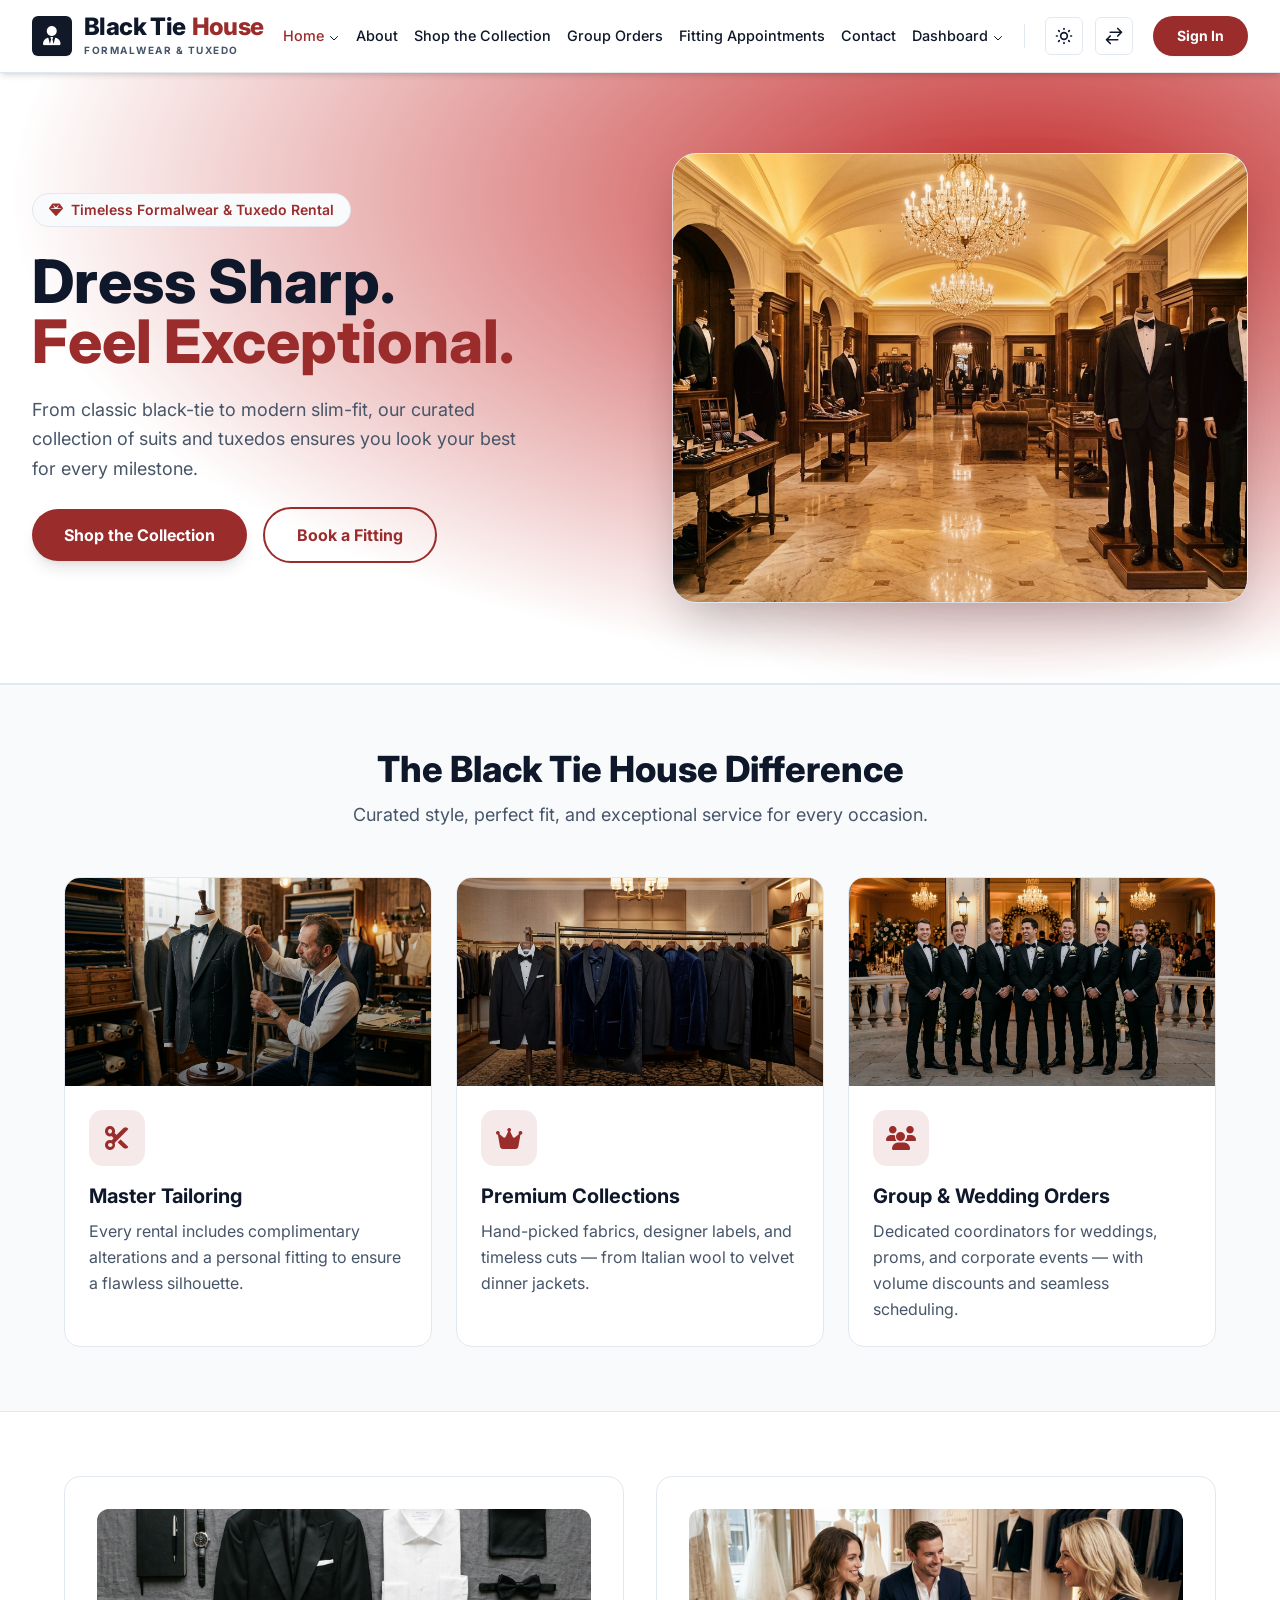
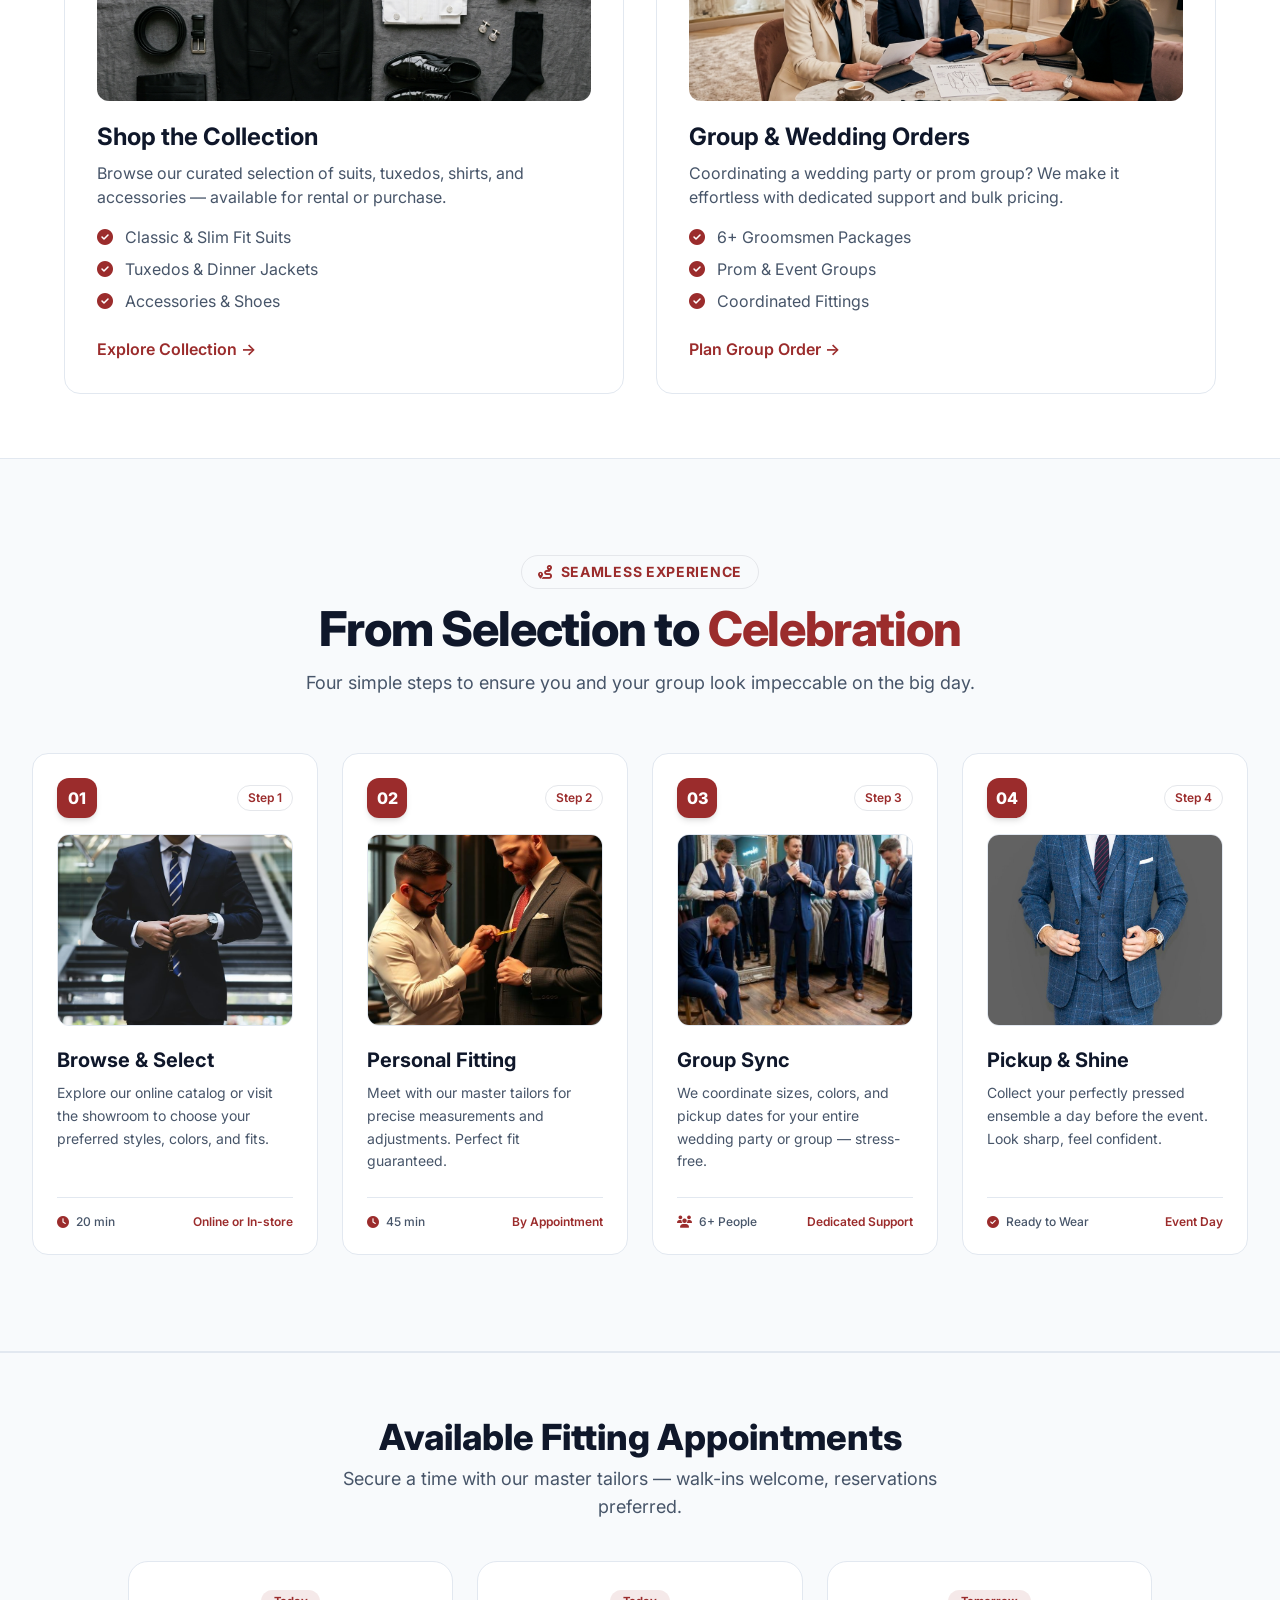
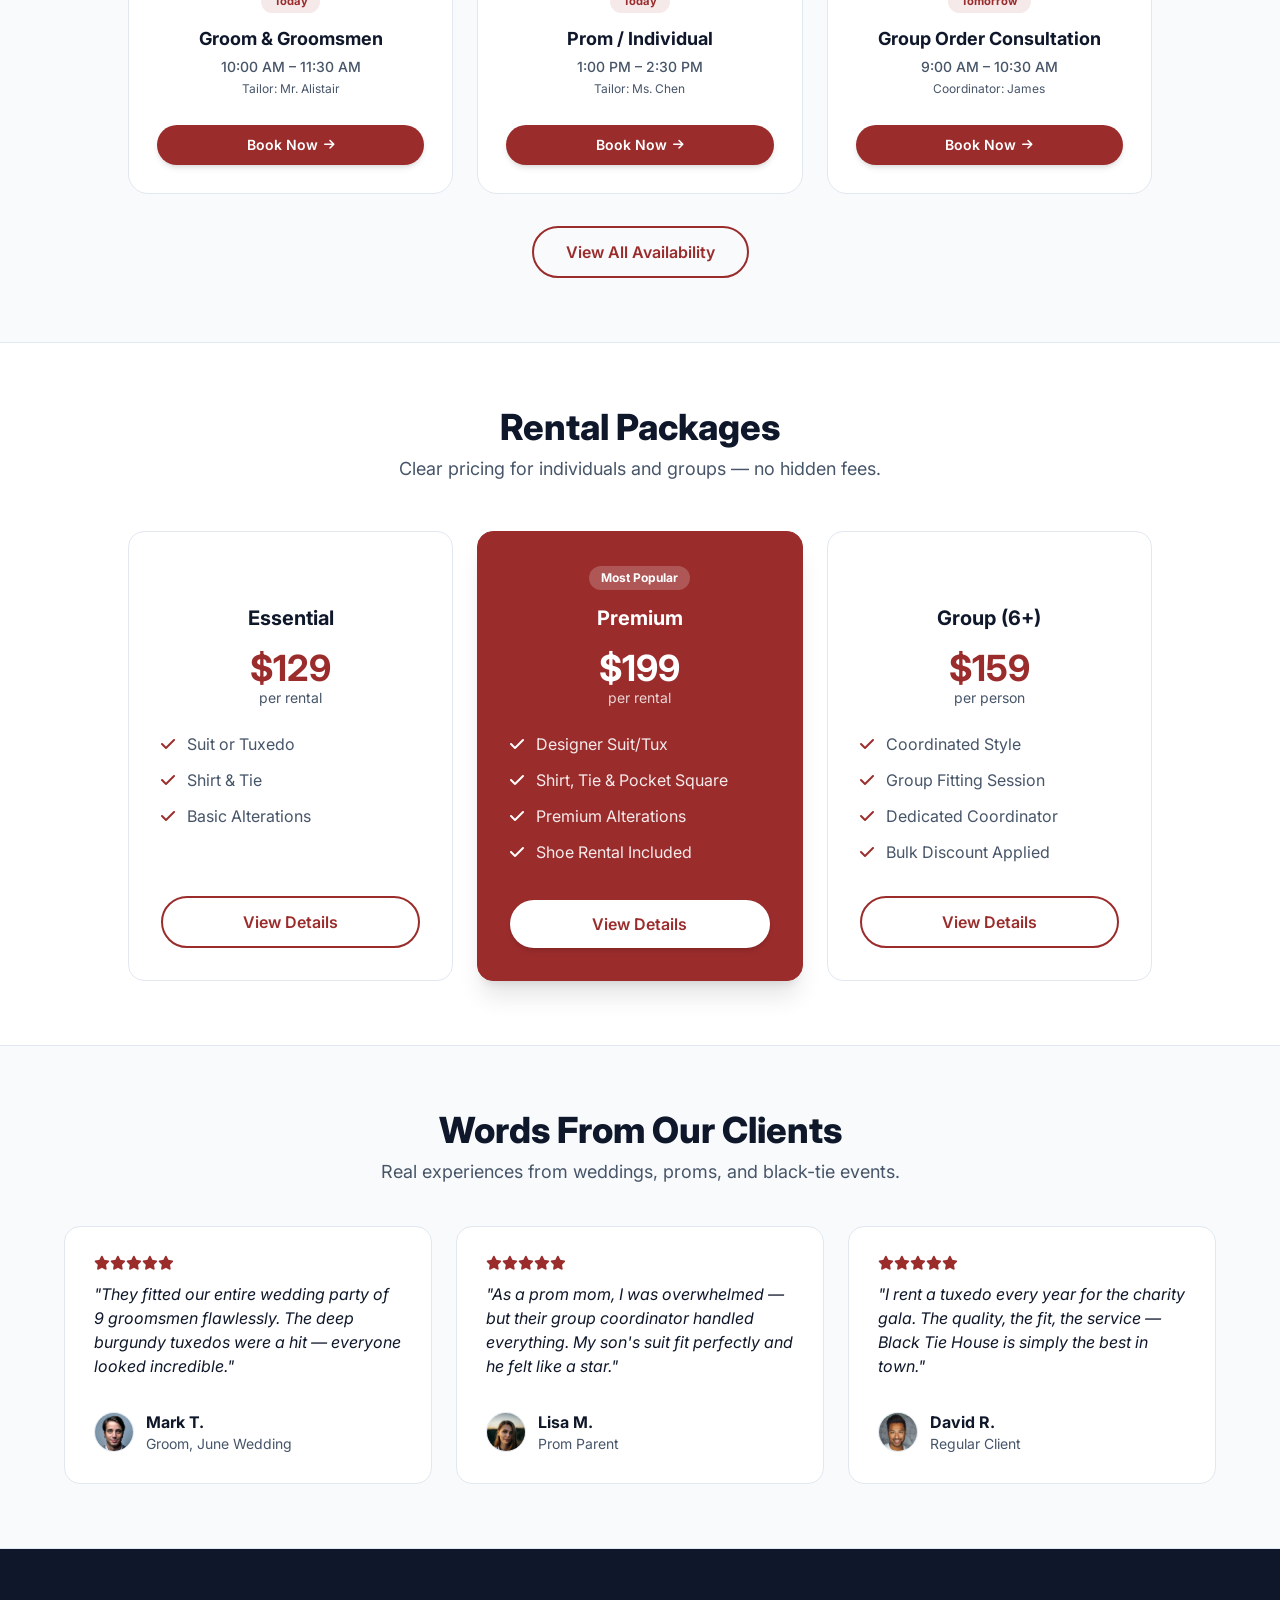
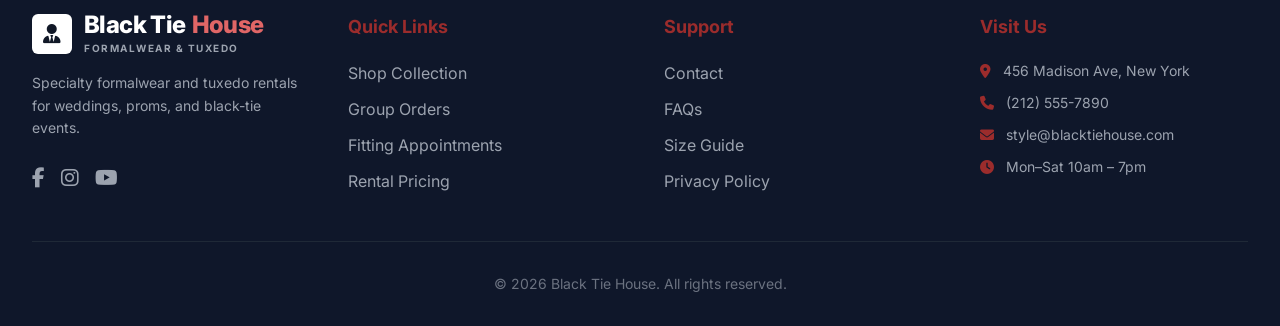
==== index.html @ 24eb9772 "first commit" ====
<!DOCTYPE html>
<html lang="en" dir="ltr" data-theme="light">
<head>
    <meta charset="UTF-8">
    <meta name="viewport" content="width=device-width, initial-scale=1.0">
    <link rel="icon" type="image/svg+xml" href="assets/logo-icon.svg?v=1" />
    <link rel="preconnect" href="https://fonts.googleapis.com">
    <link rel="preconnect" href="https://fonts.gstatic.com" crossorigin>
    <link href="https://fonts.googleapis.com/css2?family=Inter:wght@300;400;500;600;700;800&display=swap" rel="stylesheet">
    <link rel="stylesheet" href="https://cdnjs.cloudflare.com/ajax/libs/font-awesome/6.5.2/css/all.min.css">
    <title>Black Tie House · Specialty Formalwear & Tuxedo Rental</title>

    <script src="tailwind.js"></script>
    <script>
        tailwind.config = {
            darkMode: ['class', '[data-theme="dark"]'],
            theme: {
                extend: {
                    colors: {
                        'primary-text': 'var(--color-primary-text)',
                        'secondary-text': 'var(--color-secondary-text)',
                        accent: 'var(--color-accent)',
                        'accent-light': 'var(--color-accent-light)',
                        'accent-dark': 'var(--color-accent-dark)',
                        border: 'var(--color-border)',
                        hover: 'var(--color-hover)',
                    },
                    fontFamily: {
                        sans: ['Inter', 'system-ui', '-apple-system', 'sans-serif'],
                    }
                }
            }
        }
    </script>
    <style>
        :root, html[data-theme='light'] {
            --color-background: #FFFFFF;
            --color-primary-text: #0F172A;
            --color-secondary-text: #475569;
            --color-accent: #9B2C2C;        /* deep wine / burgundy – formal */
            --color-accent-light: #C53030;
            --color-accent-dark: #742A2A;
            --color-border: #E2E8F0;
            --color-hover: #F8FAFC;
            --color-footer-bg: #0F172A;
            --color-footer-text: #FFFFFF;
            --header-bg: rgba(255, 255, 255, 0.85);
        }
        html[data-theme='dark'] {
            --color-background: #0F172A;
            --color-primary-text: #F8FAFC;
            --color-secondary-text: #94A3B8;
            --color-accent: #E53E3E;
            --color-accent-light: #FC8181;
            --color-accent-dark: #C53030;
            --color-border: #1E293B;
            --color-hover: #1E293B;
            --color-footer-bg: #030712;
            --color-footer-text: #FFFFFF;
            --header-bg: rgba(15, 23, 42, 0.85);
        }

        body {
            background-color: var(--color-background);
            color: var(--color-primary-text);
            font-family: 'Inter', system-ui, -apple-system, sans-serif;
            transition: background-color 0.3s ease, color 0.3s ease;
            overflow-x: hidden;
        }

        ::-webkit-scrollbar { width: 10px; }
        ::-webkit-scrollbar-track { background: var(--color-background); }
        ::-webkit-scrollbar-thumb { background: var(--color-border); border-radius: 5px; }
        ::-webkit-scrollbar-thumb:hover { background: var(--color-accent); }

        .text-primary-text { color: var(--color-primary-text); }
        .text-secondary-text { color: var(--color-secondary-text); }
        .text-accent { color: var(--color-accent); }
        .bg-background { background-color: var(--color-background); }
        .bg-hover { background-color: var(--color-hover); }
        .bg-accent { background-color: var(--color-accent); }
        .border-border { border-color: var(--color-border); }
        .border-accent { border-color: var(--color-accent); }
        .hover\:text-accent:hover { color: var(--color-accent) !important; }

        #main-header {
            background-color: var(--header-bg);
            backdrop-filter: blur(12px);
            -webkit-backdrop-filter: blur(12px);
        }

        #main-footer {
            background-color: var(--color-footer-bg);
            color: var(--color-footer-text);
        }
        #main-footer .footer-heading { color: var(--color-accent) !important; }
        #main-footer .footer-link:hover { color: var(--color-accent); padding-left: 4px; transition: all 0.2s ease; }

        .nav-link {
            position: relative;
            transition: color 0.3s ease;
            padding-top: 0.25rem;
            padding-bottom: 0.25rem;
            font-weight: 500;
            font-size: 0.9rem;
        }
        .nav-link::after {
            content: '';
            position: absolute;
            left: 0; right: 0; bottom: 0;
            height: 2.5px;
            background-color: var(--color-accent);
            transform: scaleX(0);
            transition: transform 0.3s ease;
            border-radius: 4px;
        }
        .nav-link:hover:not(.active)::after { transform: scaleX(1); }
        .nav-link.active { color: var(--color-accent) !important; }

        .mobile-nav-link {
            color: var(--color-primary-text);
            position: relative;
            display: flex;
            align-items: center;
            justify-content: space-between;
            transition: all 0.2s ease;
        }
        .mobile-nav-link:hover { color: var(--color-accent); background-color: var(--color-hover); }
        .mobile-nav-link.active {
            color: var(--color-accent) !important;
            background-color: rgba(155, 44, 44, 0.08);
            font-weight: 700 !important;
            border-left: 3.5px solid var(--color-accent);
            padding-left: 0.85rem !important;
        }
        html[data-theme='dark'] .mobile-nav-link.active { background-color: rgba(229, 62, 62, 0.15); }
        html[dir='rtl'] .mobile-nav-link.active {
            border-left: none;
            border-right: 3.5px solid var(--color-accent);
            padding-left: 0.75rem !important;
            padding-right: 0.85rem !important;
        }
        .mobile-nav-sublink { transition: all 0.2s ease; }
        .mobile-nav-sublink:hover, .mobile-nav-sublink.active {
            color: var(--color-accent) !important;
            font-weight: 600 !important;
        }

        .dropdown-wrapper { position: relative; }
        .dropdown-menu {
            position: absolute;
            top: 100%;
            left: 0;
            background-color: var(--color-background);
            border: 1px solid var(--color-border);
            border-radius: 0.75rem;
            box-shadow: 0 12px 30px rgba(0, 0, 0, 0.15);
            min-width: 200px;
            z-index: 1000;
            opacity: 0;
            visibility: hidden;
            transform: translateY(8px);
            transition: opacity 0.25s ease, transform 0.25s ease, visibility 0.25s ease;
            padding: 0.4rem 0;
        }
        .dropdown-wrapper:hover .dropdown-menu {
            opacity: 1; visibility: visible; transform: translateY(0);
            display: block;
        }
        .dropdown-menu a {
            display: flex;
            align-items: center;
            padding: 0.6rem 1.2rem;
            color: var(--color-primary-text);
            text-decoration: none;
            font-size: 0.85rem;
            font-weight: 500;
            transition: all 0.2s ease;
            border-bottom: 1px solid var(--color-border);
        }
        .dropdown-menu a:last-child { border-bottom: none; }
        .dropdown-menu a:hover {
            background-color: var(--color-hover);
            color: var(--color-accent);
            padding-left: 1.5rem;
        }
        .dropdown-menu a.active { color: var(--color-accent); }
        .dropdown-menu a i { width: 20px; color: var(--color-accent); margin-right: 8px; }

        @media (max-width: 1024px) {
            .dropdown-menu { position: static; display: none; opacity: 1; visibility: visible; transform: none; box-shadow: none; }
            .dropdown-wrapper:hover .dropdown-menu { display: block; }
        }

        .btn-primary {
            background: var(--color-accent);
            color: white;
            transition: all 0.3s ease;
            cursor: pointer;
            display: inline-flex;
            align-items: center;
            justify-content: center;
        }
        .btn-primary:hover {
            background: var(--color-accent-dark);
            transform: translateY(-2px);
            box-shadow: 0 8px 24px rgba(155, 44, 44, 0.35);
        }
        .btn-primary:active { transform: translateY(0); }
        .btn-outline {
            background: transparent;
            color: var(--color-accent);
            border: 2px solid var(--color-accent);
            transition: all 0.3s ease;
            cursor: pointer;
            display: inline-flex;
            align-items: center;
            justify-content: center;
        }
        .btn-outline:hover {
            background: var(--color-accent);
            color: white;
            box-shadow: 0 4px 16px rgba(155, 44, 44, 0.25);
            transform: translateY(-2px);
        }
        .btn-outline:active { transform: translateY(0); }
        html[data-theme='dark'] .btn-outline:hover { background: var(--color-accent); color: #fff; }

        .hero-bg {
            background: radial-gradient(ellipse at 80% 20%, var(--color-accent-light) 0%, var(--color-background) 70%);
        }
        html[data-theme='dark'] .hero-bg {
            background: radial-gradient(ellipse at 80% 20%, #1E293B 0%, var(--color-background) 70%);
        }

        .feature-card {
            background: var(--color-background);
            border: 1px solid var(--color-border);
            border-radius: 16px;
            padding: 1.8rem;
            transition: all 0.3s ease;
        }
        .feature-card:hover {
            transform: translateY(-4px);
            box-shadow: 0 16px 32px rgba(155, 44, 44, 0.12);
            border-color: var(--color-accent);
        }
        .feature-card .icon-circle {
            width: 56px;
            height: 56px;
            border-radius: 14px;
            background: rgba(155, 44, 44, 0.1);
            display: flex;
            align-items: center;
            justify-content: center;
            font-size: 1.5rem;
            color: var(--color-accent);
            transition: transform 0.3s ease;
        }
        .feature-card:hover .icon-circle { transform: scale(1.1); }
        html[data-theme='dark'] .feature-card .icon-circle { background: rgba(229, 62, 62, 0.2); }

        .testimonial-card {
            background: var(--color-background);
            border: 1px solid var(--color-border);
            border-radius: 16px;
            padding: 1.8rem;
            transition: all 0.3s ease;
        }
        .testimonial-card:hover {
            transform: translateY(-3px);
            box-shadow: 0 12px 28px rgba(0, 0, 0, 0.08);
            border-color: var(--color-accent);
        }

        .img-placeholder {
            background: var(--color-hover);
            display: flex;
            align-items: center;
            justify-content: center;
            font-size: 3rem;
            color: var(--color-secondary-text);
            min-height: 180px;
            background-size: cover;
            background-position: center;
            transition: transform 0.4s ease;
        }
        html[data-theme='dark'] .img-placeholder { background-color: #1E293B; }

        .schedule-card {
            background: var(--color-background);
            border: 1px solid var(--color-border);
            border-radius: 20px;
            transition: all 0.3s ease;
        }
        .schedule-card:hover {
            transform: translateY(-4px);
            border-color: var(--color-accent);
            box-shadow: 0 16px 32px rgba(155, 44, 44, 0.12);
        }
        .schedule-card .time-tag {
            display: inline-block;
            font-size: 0.7rem;
            font-weight: 700;
            padding: 0.2rem 0.8rem;
            border-radius: 100px;
            background: rgba(155, 44, 44, 0.1);
            color: var(--color-accent);
        }
    </style>
</head>
<body class="antialiased flex flex-col min-h-screen">

    <!-- ======== HEADER / NAVIGATION ======== -->
    <header class="sticky top-0 z-50 transition-colors duration-300 shadow-md border-b border-border bg-background" id="main-header">
        <nav class="container mx-auto px-4 sm:px-6 lg:px-8 py-3 flex items-center justify-between h-[72px]">
            <a href="index.html" class="flex items-center gap-3 group shrink-0 transition-transform duration-200 hover:scale-[1.02]">
                <div class="w-10 h-10 bg-[#111827] dark:bg-white rounded-md flex items-center justify-center shadow-sm shrink-0">
                    <i class="fa-solid fa-user-tie text-white dark:text-[#111827] text-xl"></i>
                </div>
                <div class="flex flex-col">
                    <div class="flex items-baseline">
                        <span class="text-2xl font-extrabold tracking-tight text-primary-text leading-none font-sans">Black Tie</span>
                        <span class="text-2xl font-extrabold tracking-tight text-accent leading-none font-sans ml-1.5">House</span>
                    </div>
                    <span class="text-[10px] font-bold tracking-[0.15em] text-secondary-text uppercase mt-1">Formalwear & Tuxedo</span>
                </div>
            </a>

            <!-- Desktop Nav -->
            <div class="hidden xl:flex items-center space-x-5">
                <div class="flex space-x-4 rtl:space-x-reverse rtl:ml-6 text-primary-text font-medium">
                    <!-- Home Dropdown -->
                    <div class="dropdown-wrapper">
                        <button class="nav-link home-nav-link flex items-center">
                            Home <svg class="w-3 h-3 ml-1 relative top-[2px] transition-transform duration-200 text-primary-text" fill="none" stroke="currentColor" viewBox="0 0 24 24"><path stroke-linecap="round" stroke-linejoin="round" stroke-width="2" d="M19 9l-7 7-7-7"></path></svg>
                        </button>
                        <div class="dropdown-menu">
                            <a href="index.html">Home 1</a>
                            <a href="home2.html">Home 2</a>
                        </div>
                    </div>
                    
                    <a href="about.html" class="nav-link">About</a>
                    <a href="shop.html" class="nav-link">Shop the Collection</a>
                    <a href="group-orders.html" class="nav-link">Group Orders</a>
                    <a href="appointments.html" class="nav-link">Fitting Appointments</a>
                    <a href="contact.html" class="nav-link">Contact</a>
                    
                    <!-- Dashboard Dropdown -->
                    <div class="dropdown-wrapper">
                        <button class="nav-link flex items-center">
                            Dashboard <svg class="w-3 h-3 ml-1 relative top-[2px] transition-transform duration-200 text-primary-text" fill="none" stroke="currentColor" viewBox="0 0 24 24"><path stroke-linecap="round" stroke-linejoin="round" stroke-width="2" d="M19 9l-7 7-7-7"></path></svg>
                        </button>
                        <div class="dropdown-menu">
                            <a href="client.html">Client</a>
                            <a href="admin.html">Admin</a>
                        </div>
                    </div>
                </div>

                <div class="w-px h-6 bg-border mx-2"></div>

                <div class="flex items-center gap-3">
                    <button id="theme-toggle" class="text-primary-text hover:text-accent p-2 rounded-md border border-border transition duration-200">
                        <svg class="w-5 h-5 light-icon" fill="none" stroke="currentColor" viewBox="0 0 24 24"><path stroke-linecap="round" stroke-linejoin="round" stroke-width="2" d="M12 3v1m0 16v1m9-9h-1M4 12H3m15.364 6.364l-.707-.707M6.343 6.343l-.707-.707m12.728 0l-.707.707M6.343 17.657l-.707.707M16 12a4 4 0 11-8 0 4 4 0 018 0z"></path></svg>
                        <svg class="w-5 h-5 dark-icon hidden" fill="none" stroke="currentColor" viewBox="0 0 24 24"><path stroke-linecap="round" stroke-linejoin="round" stroke-width="2" d="M20.354 15.354A9 9 0 018.646 3.646 9.003 9.003 0 0012 21a9.003 9.003 0 008.354-5.646z"></path></svg>
                    </button>
                    <button id="rtl-toggle" class="text-primary-text hover:text-accent p-2 rounded-md border border-border transition duration-200">
                        <svg class="w-5 h-5" fill="none" stroke="currentColor" viewBox="0 0 24 24"><path stroke-linecap="round" stroke-linejoin="round" stroke-width="2" d="M7.5 21 3 16.5m0 0L7.5 12M3 16.5h13.5m0-13.5L21 7.5m0 0L16.5 12M21 7.5H7.5" /></svg>
                    </button>

                    <div class="flex items-center gap-2 ml-2">
                        <a href="login.html" class="btn-primary px-6 py-2.5 rounded-full font-bold text-sm shadow-sm hover:shadow-lg transition-all duration-200">Sign In</a>
                    </div>
                </div>
            </div>

            <div class="xl:hidden flex items-center">
                <button id="mobile-menu-open" class="text-primary-text hover:text-accent p-1.5 rounded-full">
                    <svg class="w-7 h-7" fill="none" stroke="currentColor" viewBox="0 0 24 24"><path stroke-linecap="round" stroke-linejoin="round" stroke-width="2" d="M4 6h16M4 12h16M4 18h16" /></svg>
                </button>
            </div>
        </nav>
    </header>

    <!-- ======== MAIN CONTENT ======== -->
    <main class="flex-grow">

        <!-- ======== SECTION 1: HERO ======== -->
        <section class="hero-bg py-12 lg:py-20 border-b border-border relative overflow-hidden">
            <div class="absolute top-0 right-0 w-72 h-72 bg-accent/5 rounded-full blur-3xl"></div>
            <div class="absolute bottom-0 left-0 w-96 h-96 bg-accent/10 rounded-full blur-2xl"></div>
            <div class="container mx-auto px-4 sm:px-6 lg:px-8 relative z-10">
                <div class="flex flex-col lg:flex-row items-center gap-12 lg:gap-16">
                    <div class="lg:w-1/2 w-full text-center lg:text-left space-y-6">
                        <div class="inline-flex items-center gap-2 px-4 py-1.5 rounded-full bg-hover border border-border text-sm font-semibold text-accent">
                            <i class="fa-solid fa-gem"></i> Timeless Formalwear & Tuxedo Rental
                        </div>
                        <h1 class="text-4xl md:text-5xl lg:text-6xl font-extrabold text-primary-text leading-tight">
                            Dress Sharp. <br><span class="text-accent">Feel Exceptional.</span>
                        </h1>
                        <p class="text-lg text-secondary-text max-w-lg mx-auto lg:mx-0 leading-relaxed">
                            From classic black-tie to modern slim-fit, our curated collection of suits and tuxedos ensures you look your best for every milestone.
                        </p>
                        <div class="flex flex-col sm:flex-row flex-wrap justify-center lg:justify-start items-center gap-4 w-full sm:w-auto">
                            <a href="shop.html" class="btn-primary px-8 py-3.5 rounded-full font-bold text-base w-full sm:w-auto shadow-lg shadow-accent/20">Shop the Collection</a>
                            <a href="appointments.html" class="btn-outline px-8 py-3.5 rounded-full font-bold text-base w-full sm:w-auto">Book a Fitting</a>
                        </div>
                    </div>
                    <div class="lg:w-1/2 w-full relative">
                        <div class="absolute inset-0 bg-accent opacity-10 blur-3xl rounded-full transform scale-90 translate-x-10 translate-y-10"></div>
                        <div class="img-placeholder w-full h-[300px] md:h-[400px] lg:h-[450px] rounded-3xl shadow-2xl border border-border" style="background-image: url('assets/hero_tuxedo_shop.jpg');"></div>
                    </div>
                </div>
            </div>
        </section>

        <!-- ======== SECTION 2: CORE FEATURES / WHY US ======== -->
        <section id="about" class="bg-hover border-y border-border py-16">
            <div class="container mx-auto px-4 sm:px-6 lg:px-8">
                <div class="text-center max-w-2xl mx-auto mb-12">
                    <h2 class="text-3xl lg:text-4xl font-extrabold text-primary-text">The Black Tie House Difference</h2>
                    <p class="text-secondary-text text-lg mt-3">Curated style, perfect fit, and exceptional service for every occasion.</p>
                </div>
                <div class="grid md:grid-cols-3 gap-6 max-w-6xl mx-auto">
                    <!-- Feature Card 1 -->
                    <div class="feature-card !p-0 overflow-hidden flex flex-col group">
                        <div class="relative h-48 sm:h-52 w-full overflow-hidden">
                            <img src="assets/master_tailoring.jpg" alt="Master Tailoring" class="w-full h-full object-cover group-hover:scale-105 transition-transform duration-500">
                            <div class="absolute inset-0 bg-gradient-to-t from-black/40 to-transparent"></div>
                        </div>
                        <div class="p-6 flex flex-col grow">
                            <div class="icon-circle mb-4"><i class="fa-solid fa-scissors"></i></div>
                            <h3 class="text-xl font-bold text-primary-text">Master Tailoring</h3>
                            <p class="text-secondary-text mt-2 leading-relaxed">Every rental includes complimentary alterations and a personal fitting to ensure a flawless silhouette.</p>
                        </div>
                    </div>

                    <!-- Feature Card 2 -->
                    <div class="feature-card !p-0 overflow-hidden flex flex-col group">
                        <div class="relative h-48 sm:h-52 w-full overflow-hidden">
                            <img src="assets/premium_collections.jpg" alt="Premium Collections" class="w-full h-full object-cover group-hover:scale-105 transition-transform duration-500">
                            <div class="absolute inset-0 bg-gradient-to-t from-black/40 to-transparent"></div>
                        </div>
                        <div class="p-6 flex flex-col grow">
                            <div class="icon-circle mb-4"><i class="fa-solid fa-crown"></i></div>
                            <h3 class="text-xl font-bold text-primary-text">Premium Collections</h3>
                            <p class="text-secondary-text mt-2 leading-relaxed">Hand-picked fabrics, designer labels, and timeless cuts — from Italian wool to velvet dinner jackets.</p>
                        </div>
                    </div>

                    <!-- Feature Card 3 -->
                    <div class="feature-card !p-0 overflow-hidden flex flex-col group">
                        <div class="relative h-48 sm:h-52 w-full overflow-hidden">
                            <img src="assets/wedding_orders.jpg" alt="Group & Wedding Orders" class="w-full h-full object-cover group-hover:scale-105 transition-transform duration-500">
                            <div class="absolute inset-0 bg-gradient-to-t from-black/40 to-transparent"></div>
                        </div>
                        <div class="p-6 flex flex-col grow">
                            <div class="icon-circle mb-4"><i class="fa-solid fa-users"></i></div>
                            <h3 class="text-xl font-bold text-primary-text">Group & Wedding Orders</h3>
                            <p class="text-secondary-text mt-2 leading-relaxed">Dedicated coordinators for weddings, proms, and corporate events — with volume discounts and seamless scheduling.</p>
                        </div>
                    </div>
                </div>
            </div>
        </section>

        <!-- ======== SECTION 3: SHOP & GROUP ORDERS ======== -->
        <section class="container mx-auto px-4 sm:px-6 lg:px-8 py-16">
            <div class="grid md:grid-cols-2 gap-8 max-w-6xl mx-auto items-stretch">
                <div class="bg-background border border-border rounded-2xl p-8 hover:shadow-xl transition-shadow flex flex-col h-full">
                    <div class="img-placeholder h-48 rounded-xl shrink-0" style="background-image: url('assets/suit_collection.jpg');"></div>
                    <h3 class="text-2xl font-bold text-primary-text mt-5">Shop the Collection</h3>
                    <p class="text-secondary-text mt-2 min-h-[48px]">Browse our curated selection of suits, tuxedos, shirts, and accessories — available for rental or purchase.</p>
                    <ul class="mt-4 space-y-2 text-secondary-text grow">
                        <li class="flex items-center gap-3"><i class="fas fa-check-circle text-accent"></i> Classic & Slim Fit Suits</li>
                        <li class="flex items-center gap-3"><i class="fas fa-check-circle text-accent"></i> Tuxedos & Dinner Jackets</li>
                        <li class="flex items-center gap-3"><i class="fas fa-check-circle text-accent"></i> Accessories & Shoes</li>
                    </ul>
                    <div class="pt-6 mt-auto">
                        <a href="shop.html" class="inline-block text-accent font-semibold hover:underline">Explore Collection →</a>
                    </div>
                </div>
                <div class="bg-background border border-border rounded-2xl p-8 hover:shadow-xl transition-shadow flex flex-col h-full">
                    <div class="img-placeholder h-48 rounded-xl shrink-0" style="background-image: url('assets/group_orders.jpg');"></div>
                    <h3 class="text-2xl font-bold text-primary-text mt-5">Group & Wedding Orders</h3>
                    <p class="text-secondary-text mt-2 min-h-[48px]">Coordinating a wedding party or prom group? We make it effortless with dedicated support and bulk pricing.</p>
                    <ul class="mt-4 space-y-2 text-secondary-text grow">
                        <li class="flex items-center gap-3"><i class="fas fa-check-circle text-accent"></i> 6+ Groomsmen Packages</li>
                        <li class="flex items-center gap-3"><i class="fas fa-check-circle text-accent"></i> Prom & Event Groups</li>
                        <li class="flex items-center gap-3"><i class="fas fa-check-circle text-accent"></i> Coordinated Fittings</li>
                    </ul>
                    <div class="pt-6 mt-auto">
                        <a href="group-orders.html" class="inline-block text-accent font-semibold hover:underline">Plan Group Order →</a>
                    </div>
                </div>
            </div>
        </section>

        <!-- ======== VISUAL PATHWAY / HOW IT WORKS ======== -->
        <section class="bg-hover border-y border-border py-16 lg:py-24 relative overflow-hidden">
            <div class="absolute -top-24 -right-24 w-96 h-96 bg-accent/5 rounded-full blur-3xl pointer-events-none"></div>
            <div class="absolute -bottom-24 -left-24 w-96 h-96 bg-accent/10 rounded-full blur-3xl pointer-events-none"></div>

            <div class="container mx-auto px-4 sm:px-6 lg:px-8 relative z-10">
                <div class="text-center max-w-3xl mx-auto mb-14">
                    <div class="inline-flex items-center gap-2 px-4 py-1.5 rounded-full bg-accent/10 border border-accent/20 text-xs sm:text-sm font-bold text-accent mb-4 uppercase tracking-wider">
                        <i class="fa-solid fa-route"></i> Seamless Experience
                    </div>
                    <h2 class="text-3xl sm:text-4xl lg:text-5xl font-extrabold text-primary-text tracking-tight">
                        From Selection to <span class="text-accent">Celebration</span>
                    </h2>
                    <p class="text-secondary-text text-base sm:text-lg mt-4 max-w-2xl mx-auto leading-relaxed">
                        Four simple steps to ensure you and your group look impeccable on the big day.
                    </p>
                </div>

                <div class="grid grid-cols-1 md:grid-cols-2 lg:grid-cols-4 gap-6 max-w-7xl mx-auto">
                    <!-- Step 1 -->
                    <div class="bg-background border border-border rounded-2xl p-6 hover:border-accent/40 hover:shadow-xl transition-all duration-300 flex flex-col justify-between group">
                        <div>
                            <div class="flex items-center justify-between mb-4">
                                <span class="w-10 h-10 rounded-xl bg-accent text-white font-extrabold flex items-center justify-center text-base shadow-md shadow-accent/20">01</span>
                                <span class="px-2.5 py-1 rounded-full text-xs font-semibold bg-accent/10 text-accent border border-accent/20">Step 1</span>
                            </div>
                            <div class="relative w-full h-48 rounded-xl overflow-hidden border border-border mb-5 group-hover:scale-[1.02] transition-transform duration-300">
                                <img src="assets/browse_styles.jpg" alt="Browse Styles" class="w-full h-full object-cover group-hover:scale-105 transition-transform duration-500">
                            </div>
                            <h3 class="text-xl font-bold text-primary-text mb-2 group-hover:text-accent transition-colors">Browse & Select</h3>
                            <p class="text-secondary-text text-sm leading-relaxed">Explore our online catalog or visit the showroom to choose your preferred styles, colors, and fits.</p>
                        </div>
                        <div class="mt-6 pt-4 border-t border-border flex items-center justify-between text-xs text-secondary-text font-medium">
                            <span><i class="fa-solid fa-clock text-accent mr-1"></i> 20 min</span>
                            <span class="text-accent font-semibold">Online or In-store</span>
                        </div>
                    </div>

                    <!-- Step 2 -->
                    <div class="bg-background border border-border rounded-2xl p-6 hover:border-accent/40 hover:shadow-xl transition-all duration-300 flex flex-col justify-between group">
                        <div>
                            <div class="flex items-center justify-between mb-4">
                                <span class="w-10 h-10 rounded-xl bg-accent text-white font-extrabold flex items-center justify-center text-base shadow-md shadow-accent/20">02</span>
                                <span class="px-2.5 py-1 rounded-full text-xs font-semibold bg-accent/10 text-accent border border-accent/20">Step 2</span>
                            </div>
                            <div class="relative w-full h-48 rounded-xl overflow-hidden border border-border mb-5 group-hover:scale-[1.02] transition-transform duration-300">
                                <img src="assets/h2.jpg" alt="Fitting Session" class="w-full h-full object-cover group-hover:scale-105 transition-transform duration-500">
                            </div>
                            <h3 class="text-xl font-bold text-primary-text mb-2 group-hover:text-accent transition-colors">Personal Fitting</h3>
                            <p class="text-secondary-text text-sm leading-relaxed">Meet with our master tailors for precise measurements and adjustments. Perfect fit guaranteed.</p>
                        </div>
                        <div class="mt-6 pt-4 border-t border-border flex items-center justify-between text-xs text-secondary-text font-medium">
                            <span><i class="fa-solid fa-clock text-accent mr-1"></i> 45 min</span>
                            <span class="text-accent font-semibold">By Appointment</span>
                        </div>
                    </div>

                    <!-- Step 3 -->
                    <div class="bg-background border border-border rounded-2xl p-6 hover:border-accent/40 hover:shadow-xl transition-all duration-300 flex flex-col justify-between group">
                        <div>
                            <div class="flex items-center justify-between mb-4">
                                <span class="w-10 h-10 rounded-xl bg-accent text-white font-extrabold flex items-center justify-center text-base shadow-md shadow-accent/20">03</span>
                                <span class="px-2.5 py-1 rounded-full text-xs font-semibold bg-accent/10 text-accent border border-accent/20">Step 3</span>
                            </div>
                            <div class="relative w-full h-48 rounded-xl overflow-hidden border border-border mb-5 group-hover:scale-[1.02] transition-transform duration-300">
                                <img src="assets/h1.jpg" alt="Wedding party dressed for a group event" class="w-full h-full object-cover group-hover:scale-105 transition-transform duration-500">
                            </div>
                            <h3 class="text-xl font-bold text-primary-text mb-2 group-hover:text-accent transition-colors">Group Sync</h3>
                            <p class="text-secondary-text text-sm leading-relaxed">We coordinate sizes, colors, and pickup dates for your entire wedding party or group — stress-free.</p>
                        </div>
                        <div class="mt-6 pt-4 border-t border-border flex items-center justify-between text-xs text-secondary-text font-medium">
                            <span><i class="fa-solid fa-users text-accent mr-1"></i> 6+ People</span>
                            <span class="text-accent font-semibold">Dedicated Support</span>
                        </div>
                    </div>

                    <!-- Step 4 -->
                    <div class="bg-background border border-border rounded-2xl p-6 hover:border-accent/40 hover:shadow-xl transition-all duration-300 flex flex-col justify-between group">
                        <div>
                            <div class="flex items-center justify-between mb-4">
                                <span class="w-10 h-10 rounded-xl bg-accent text-white font-extrabold flex items-center justify-center text-base shadow-md shadow-accent/20">04</span>
                                <span class="px-2.5 py-1 rounded-full text-xs font-semibold bg-accent/10 text-accent border border-accent/20">Step 4</span>
                            </div>
                            <div class="relative w-full h-48 rounded-xl overflow-hidden border border-border mb-5 group-hover:scale-[1.02] transition-transform duration-300">
                                <img src="assets/test_step4.jpg" alt="Customer collecting a fitted formalwear outfit" class="w-full h-full object-cover group-hover:scale-105 transition-transform duration-500">
                            </div>
                            <h3 class="text-xl font-bold text-primary-text mb-2 group-hover:text-accent transition-colors">Pickup & Shine</h3>
                            <p class="text-secondary-text text-sm leading-relaxed">Collect your perfectly pressed ensemble a day before the event. Look sharp, feel confident.</p>
                        </div>
                        <div class="mt-6 pt-4 border-t border-border flex items-center justify-between text-xs text-secondary-text font-medium">
                            <span><i class="fa-solid fa-circle-check text-accent mr-1"></i> Ready to Wear</span>
                            <span class="text-accent font-semibold">Event Day</span>
                        </div>
                    </div>
                </div>
            </div>
        </section>

        <!-- ======== SECTION 4: UPCOMING FITTING SLOTS / SCHEDULE PREVIEW ======== -->
        <section class="bg-hover border-y border-border py-16">
            <div class="container mx-auto px-4 sm:px-6 lg:px-8">
                <div class="text-center max-w-2xl mx-auto mb-10">
                    <h2 class="text-3xl lg:text-4xl font-extrabold text-primary-text">Available Fitting Appointments</h2>
                    <p class="text-secondary-text text-lg mt-2">Secure a time with our master tailors — walk-ins welcome, reservations preferred.</p>
                </div>
                <div class="grid md:grid-cols-3 gap-6 max-w-5xl mx-auto items-stretch">
                    <div class="schedule-card flex flex-col items-center text-center p-6 sm:p-7">
                        <span class="time-tag mb-3">Today</span>
                        <h4 class="font-bold text-lg text-primary-text mb-1">Groom & Groomsmen</h4>
                        <p class="text-secondary-text text-sm font-medium">10:00 AM – 11:30 AM</p>
                        <p class="text-secondary-text text-xs mt-1 mb-5">Tailor: Mr. Alistair</p>
                        <div class="mt-auto w-full pt-2">
                            <a href="appointments.html" class="btn-primary w-full py-2.5 px-5 rounded-full text-sm font-semibold shadow-md shadow-accent/20">
                                Book Now <i class="fa-solid fa-arrow-right ml-1.5 text-xs"></i>
                            </a>
                        </div>
                    </div>
                    <div class="schedule-card flex flex-col items-center text-center p-6 sm:p-7">
                        <span class="time-tag mb-3">Today</span>
                        <h4 class="font-bold text-lg text-primary-text mb-1">Prom / Individual</h4>
                        <p class="text-secondary-text text-sm font-medium">1:00 PM – 2:30 PM</p>
                        <p class="text-secondary-text text-xs mt-1 mb-5">Tailor: Ms. Chen</p>
                        <div class="mt-auto w-full pt-2">
                            <a href="appointments.html" class="btn-primary w-full py-2.5 px-5 rounded-full text-sm font-semibold shadow-md shadow-accent/20">
                                Book Now <i class="fa-solid fa-arrow-right ml-1.5 text-xs"></i>
                            </a>
                        </div>
                    </div>
                    <div class="schedule-card flex flex-col items-center text-center p-6 sm:p-7">
                        <span class="time-tag mb-3">Tomorrow</span>
                        <h4 class="font-bold text-lg text-primary-text mb-1">Group Order Consultation</h4>
                        <p class="text-secondary-text text-sm font-medium">9:00 AM – 10:30 AM</p>
                        <p class="text-secondary-text text-xs mt-1 mb-5">Coordinator: James</p>
                        <div class="mt-auto w-full pt-2">
                            <a href="appointments.html" class="btn-primary w-full py-2.5 px-5 rounded-full text-sm font-semibold shadow-md shadow-accent/20">
                                Book Now <i class="fa-solid fa-arrow-right ml-1.5 text-xs"></i>
                            </a>
                        </div>
                    </div>
                </div>
                <div class="text-center mt-8">
                    <a href="appointments.html" class="btn-outline px-8 py-3 rounded-full font-semibold inline-block">View All Availability</a>
                </div>
            </div>
        </section>

        <!-- ======== SECTION 5: PRICING / PACKAGES ======== -->
        <section class="container mx-auto px-4 sm:px-6 lg:px-8 py-16">
            <div class="text-center max-w-2xl mx-auto mb-12">
                <h2 class="text-3xl lg:text-4xl font-extrabold text-primary-text">Rental Packages</h2>
                <p class="text-secondary-text text-lg mt-2">Clear pricing for individuals and groups — no hidden fees.</p>
            </div>
            <div class="grid md:grid-cols-3 gap-6 max-w-5xl mx-auto items-stretch">
                <div class="bg-background border border-border rounded-2xl p-8 flex flex-col justify-between h-full hover:shadow-xl transition-all">
                    <div class="flex-grow flex flex-col">
                        <div class="h-7 mb-3"></div>
                        <h3 class="text-xl font-bold text-primary-text text-center">Essential</h3>
                        <p class="text-4xl font-bold text-accent mt-4 text-center">$129</p>
                        <p class="text-secondary-text text-sm text-center">per rental</p>
                        <ul class="mt-6 space-y-3 text-secondary-text text-left flex-grow">
                            <li class="flex items-center gap-3"><i class="fas fa-check text-accent"></i> Suit or Tuxedo</li>
                            <li class="flex items-center gap-3"><i class="fas fa-check text-accent"></i> Shirt & Tie</li>
                            <li class="flex items-center gap-3"><i class="fas fa-check text-accent"></i> Basic Alterations</li>
                        </ul>
                    </div>
                    <a href="pricing.html" class="btn-outline w-full mt-8 py-3 rounded-full font-semibold block text-center">View Details</a>
                </div>
                <div class="bg-accent text-white rounded-2xl p-8 flex flex-col justify-between h-full shadow-xl shadow-accent/20 transition-all border border-accent">
                    <div class="flex-grow flex flex-col">
                        <div class="h-7 mb-3 text-center">
                            <span class="inline-block bg-white/20 text-white text-xs font-bold px-3 py-1 rounded-full">Most Popular</span>
                        </div>
                        <h3 class="text-xl font-bold text-center">Premium</h3>
                        <p class="text-4xl font-bold mt-4 text-center">$199</p>
                        <p class="text-white/80 text-sm text-center">per rental</p>
                        <ul class="mt-6 space-y-3 text-white/90 text-left flex-grow">
                            <li class="flex items-center gap-3"><i class="fas fa-check text-white"></i> Designer Suit/Tux</li>
                            <li class="flex items-center gap-3"><i class="fas fa-check text-white"></i> Shirt, Tie & Pocket Square</li>
                            <li class="flex items-center gap-3"><i class="fas fa-check text-white"></i> Premium Alterations</li>
                            <li class="flex items-center gap-3"><i class="fas fa-check text-white"></i> Shoe Rental Included</li>
                        </ul>
                    </div>
                    <a href="pricing.html" class="bg-white text-accent w-full mt-8 py-3 rounded-full font-semibold block text-center hover:bg-gray-100 transition shadow-md">View Details</a>
                </div>
                <div class="bg-background border border-border rounded-2xl p-8 flex flex-col justify-between h-full hover:shadow-xl transition-all">
                    <div class="flex-grow flex flex-col">
                        <div class="h-7 mb-3"></div>
                        <div class="text-center">
                            <h3 class="text-xl font-bold text-primary-text text-center">Group (6+)</h3>
                            <p class="text-4xl font-bold text-accent mt-4 text-center">$159</p>
                            <p class="text-secondary-text text-sm text-center">per person</p>
                        </div>
                        <ul class="mt-6 space-y-3 text-secondary-text text-left flex-grow">
                            <li class="flex items-center gap-3"><i class="fas fa-check text-accent"></i> Coordinated Style</li>
                            <li class="flex items-center gap-3"><i class="fas fa-check text-accent"></i> Group Fitting Session</li>
                            <li class="flex items-center gap-3"><i class="fas fa-check text-accent"></i> Dedicated Coordinator</li>
                            <li class="flex items-center gap-3"><i class="fas fa-check text-accent"></i> Bulk Discount Applied</li>
                        </ul>
                    </div>
                    <a href="pricing.html" class="btn-outline w-full mt-8 py-3 rounded-full font-semibold block text-center">View Details</a>
                </div>
            </div>
        </section>

        <!-- ======== SECTION 6: TESTIMONIALS ======== -->
        <section class="bg-hover border-y border-border py-16">
            <div class="container mx-auto px-4 sm:px-6 lg:px-8">
                <div class="text-center max-w-2xl mx-auto mb-10">
                    <h2 class="text-3xl lg:text-4xl font-extrabold text-primary-text">Words From Our Clients</h2>
                    <p class="text-secondary-text text-lg mt-2">Real experiences from weddings, proms, and black-tie events.</p>
                </div>
                <div class="grid md:grid-cols-3 gap-6 max-w-6xl mx-auto items-stretch">
                    <div class="testimonial-card flex flex-col h-full">
                        <div class="flex text-accent text-sm mb-3"><i class="fas fa-star"></i><i class="fas fa-star"></i><i class="fas fa-star"></i><i class="fas fa-star"></i><i class="fas fa-star"></i></div>
                        <p class="text-primary-text italic grow">"They fitted our entire wedding party of 9 groomsmen flawlessly. The deep burgundy tuxedos were a hit — everyone looked incredible."</p>
                        <div class="flex items-center gap-3 mt-6 pt-2">
                            <img src="assets/avatar_mark.jpg" alt="Mark T." class="w-10 h-10 rounded-full object-cover object-top border border-border shrink-0" style="object-position: center top;">
                            <div><h4 class="font-bold text-primary-text">Mark T.</h4><p class="text-secondary-text text-sm">Groom, June Wedding</p></div>
                        </div>
                    </div>
                    <div class="testimonial-card flex flex-col h-full">
                        <div class="flex text-accent text-sm mb-3"><i class="fas fa-star"></i><i class="fas fa-star"></i><i class="fas fa-star"></i><i class="fas fa-star"></i><i class="fas fa-star"></i></div>
                        <p class="text-primary-text italic grow">"As a prom mom, I was overwhelmed — but their group coordinator handled everything. My son's suit fit perfectly and he felt like a star."</p>
                        <div class="flex items-center gap-3 mt-6 pt-2">
                            <img src="assets/avatar_lisa.jpg" alt="Lisa M." class="w-10 h-10 rounded-full object-cover object-top border border-border shrink-0" style="object-position: center top;">
                            <div><h4 class="font-bold text-primary-text">Lisa M.</h4><p class="text-secondary-text text-sm">Prom Parent</p></div>
                        </div>
                    </div>
                    <div class="testimonial-card flex flex-col h-full">
                        <div class="flex text-accent text-sm mb-3"><i class="fas fa-star"></i><i class="fas fa-star"></i><i class="fas fa-star"></i><i class="fas fa-star"></i><i class="fas fa-star"></i></div>
                        <p class="text-primary-text italic grow">"I rent a tuxedo every year for the charity gala. The quality, the fit, the service — Black Tie House is simply the best in town."</p>
                        <div class="flex items-center gap-3 mt-6 pt-2">
                            <img src="assets/avatar_david.jpg" alt="David R." class="w-10 h-10 rounded-full object-cover object-top border border-border shrink-0" style="object-position: center top;">
                            <div><h4 class="font-bold text-primary-text">David R.</h4><p class="text-secondary-text text-sm">Regular Client</p></div>
                        </div>
                    </div>
                </div>
            </div>
        </section>
    </main>

    <!-- ======== MOBILE DRAWER ======== -->
    <div id="mobile-menu-drawer" class="fixed inset-0 z-50 pointer-events-none transition-all duration-300">
        <div id="drawer-backdrop" class="absolute inset-0 bg-black opacity-0 transition-opacity duration-300 pointer-events-none"></div>
        <div id="drawer-content" class="absolute top-0 left-0 right-0 bg-background rounded-b-2xl shadow-2xl p-6 xl:hidden max-h-[85vh] overflow-y-auto transform translate-y-[-100%] transition-transform duration-300 ease-out">
            <div class="flex justify-between items-center pb-4 border-b border-border">
                <a href="index.html" class="flex items-center gap-3 group shrink-0">
                    <div class="w-10 h-10 bg-[#111827] dark:bg-white rounded-md flex items-center justify-center shadow-sm shrink-0">
                        <i class="fa-solid fa-user-tie text-white dark:text-[#111827] text-xl"></i>
                    </div>
                    <div class="flex flex-col">
                        <div class="flex items-baseline">
                            <span class="text-xl font-extrabold tracking-tight text-primary-text leading-none font-sans">Black Tie</span>
                        <span class="text-xl font-extrabold tracking-tight text-accent leading-none font-sans ml-1.5">House</span>
                        </div>
                        <span class="text-[9px] font-bold tracking-[0.15em] text-secondary-text uppercase mt-0.5">Formalwear & Tuxedo</span>
                    </div>
                </a>
                <button id="mobile-menu-close" class="text-primary-text hover:text-accent"><svg class="w-6 h-6" fill="none" stroke="currentColor" viewBox="0 0 24 24"><path stroke-linecap="round" stroke-linejoin="round" stroke-width="2" d="M6 18L18 6M6 6l12 12"></path></svg></button>
            </div>
            <nav class="flex flex-col space-y-1.5 py-4">
                <div>
                    <button class="mobile-nav-link block font-semibold text-lg py-2.5 px-3 rounded-xl w-full text-left flex justify-between items-center" id="mobile-home-toggle">
                        <span>Home</span>
                        <svg class="w-4 h-4 transform transition-transform duration-200 text-primary-text" id="home-icon" fill="none" stroke="currentColor" viewBox="0 0 24 24"><path stroke-linecap="round" stroke-linejoin="round" stroke-width="2" d="M19 9l-7 7-7-7"></path></svg>
                    </button>
                    <div id="mobile-home-menu" class="hidden pl-4 flex flex-col space-y-1 mt-1 border-l-2 border-border">
                        <a href="index.html" class="mobile-nav-sublink active block text-secondary-text hover:text-accent text-base py-1.5 px-2 rounded-lg">Home 1</a>
                        <a href="home2.html" class="mobile-nav-sublink block text-secondary-text hover:text-accent text-base py-1.5 px-2 rounded-lg">Home 2</a>
                    </div>
                </div>
                <a href="about.html" class="mobile-nav-link block font-semibold text-lg py-2.5 px-3 rounded-xl">About</a>
                <a href="shop.html" class="mobile-nav-link block font-semibold text-lg py-2.5 px-3 rounded-xl">Shop the Collection</a>
                <a href="group-orders.html" class="mobile-nav-link block font-semibold text-lg py-2.5 px-3 rounded-xl">Group Orders</a>
                <a href="appointments.html" class="mobile-nav-link block font-semibold text-lg py-2.5 px-3 rounded-xl">Fitting Appointments</a>
                <a href="contact.html" class="mobile-nav-link block font-semibold text-lg py-2.5 px-3 rounded-xl">Contact</a>
                <div>
                    <button class="mobile-nav-link block font-semibold text-lg py-2.5 px-3 rounded-xl w-full text-left flex justify-between items-center" id="mobile-dash-toggle">
                        <span>Dashboard</span>
                        <svg class="w-4 h-4 transform transition-transform duration-200 text-primary-text" id="dash-icon" fill="none" stroke="currentColor" viewBox="0 0 24 24"><path stroke-linecap="round" stroke-linejoin="round" stroke-width="2" d="M19 9l-7 7-7-7"></path></svg>
                    </button>
                    <div id="mobile-dash-menu" class="hidden pl-4 flex flex-col space-y-1 mt-1 border-l-2 border-border">
                        <a href="client.html" class="mobile-nav-sublink block text-secondary-text hover:text-accent text-base py-1.5 px-2 rounded-lg">Client</a>
                        <a href="admin.html" class="mobile-nav-sublink block text-secondary-text hover:text-accent text-base py-1.5 px-2 rounded-lg">Admin</a>
                    </div>
                </div>
            </nav>
            <div class="pt-4 border-t border-border mt-2 flex justify-around items-center">
                <button id="drawer-rtl-toggle" class="flex flex-col items-center"><svg class="w-6 h-6" fill="none" stroke="currentColor" viewBox="0 0 24 24"><path stroke-linecap="round" stroke-linejoin="round" stroke-width="2" d="M7.5 21 3 16.5m0 0L7.5 12M3 16.5h13.5m0-13.5L21 7.5m0 0L16.5 12M21 7.5H7.5" /></svg><span class="text-xs mt-1 text-secondary-text">RTL</span></button>
                <button id="drawer-theme-toggle" class="flex flex-col items-center">
                    <svg class="w-6 h-6 light-icon" fill="none" stroke="currentColor" viewBox="0 0 24 24"><path stroke-linecap="round" stroke-linejoin="round" stroke-width="2" d="M12 3v1m0 16v1m9-9h-1M4 12H3m15.364 6.364l-.707-.707M6.343 6.343l-.707-.707m12.728 0l-.707.707M6.343 17.657l-.707.707M16 12a4 4 0 11-8 0 4 4 0 018 0z"/></svg>
                    <svg class="w-6 h-6 dark-icon hidden" fill="none" stroke="currentColor" viewBox="0 0 24 24"><path stroke-linecap="round" stroke-linejoin="round" stroke-width="2" d="M20.354 15.354A9 9 0 018.646 3.646 9.003 9.003 0 0012 21a9.003 9.003 0 008.354-5.646z"/></svg>
                    <span class="text-xs mt-1 text-secondary-text">Theme</span>
                </button>
            </div>
            <div class="flex mt-5 w-full">
                <a href="login.html" class="w-full btn-primary text-center py-3 rounded-full font-bold text-sm shadow-sm">Sign In</a>
            </div>
        </div>
    </div>

    <!-- ======== FOOTER ======== -->
    <footer id="main-footer" class="pt-16 transition-colors duration-300">
        <div class="container mx-auto px-4 sm:px-6 lg:px-8">
            <div class="grid grid-cols-1 sm:grid-cols-2 lg:grid-cols-4 gap-12 pb-12 border-b border-gray-800 text-center sm:text-left">
                <div class="flex flex-col items-center sm:items-start">
                    <a href="index.html" class="flex items-center justify-center sm:justify-start gap-3 group shrink-0 transition-transform duration-200 hover:scale-[1.02]">
                        <div class="w-10 h-10 bg-white rounded-md flex items-center justify-center shadow-sm shrink-0">
                            <i class="fa-solid fa-user-tie text-[#111827] text-xl"></i>
                        </div>
                        <div class="flex flex-col text-left">
                            <div class="flex items-baseline">
                                <span class="text-2xl font-extrabold tracking-tight text-white leading-none font-sans">Black Tie</span>
                        <span class="text-2xl font-extrabold tracking-tight text-[#E06666] leading-none font-sans ml-1.5">House</span>
                            </div>
                            <span class="text-[10px] font-bold tracking-[0.15em] text-gray-400 uppercase mt-1">Formalwear & Tuxedo</span>
                        </div>
                    </a>
                    <p class="text-gray-400 text-sm mt-4 leading-relaxed max-w-sm sm:max-w-none">Specialty formalwear and tuxedo rentals for weddings, proms, and black-tie events.</p>
                    <div class="flex justify-center sm:justify-start gap-4 mt-6">
                        <a href="#" class="text-gray-400 hover:text-accent transition text-xl"><i class="fab fa-facebook-f"></i></a>
                        <a href="#" class="text-gray-400 hover:text-accent transition text-xl"><i class="fab fa-instagram"></i></a>
                        <a href="#" class="text-gray-400 hover:text-accent transition text-xl"><i class="fab fa-youtube"></i></a>
                    </div>
                </div>
                <div>
                    <h4 class="footer-heading font-bold text-lg mb-5">Quick Links</h4>
                    <ul class="space-y-3">
                        <li><a href="shop.html" class="footer-link text-gray-400 hover:text-accent transition">Shop Collection</a></li>
                        <li><a href="group-orders.html" class="footer-link text-gray-400 hover:text-accent transition">Group Orders</a></li>
                        <li><a href="appointments.html" class="footer-link text-gray-400 hover:text-accent transition">Fitting Appointments</a></li>
                        <li><a href="pricing.html" class="footer-link text-gray-400 hover:text-accent transition">Rental Pricing</a></li>
                    </ul>
                </div>
                <div>
                    <h4 class="footer-heading font-bold text-lg mb-5">Support</h4>
                    <ul class="space-y-3">
                        <li><a href="contact.html" class="footer-link text-gray-400 hover:text-accent transition">Contact</a></li>
                        <li><a href="contact.html#faq" class="footer-link text-gray-400 hover:text-accent transition">FAQs</a></li>
                        <li><a href="#" class="footer-link text-gray-400 hover:text-accent transition">Size Guide</a></li>
                        <li><a href="#" class="footer-link text-gray-400 hover:text-accent transition">Privacy Policy</a></li>
                    </ul>
                </div>
                <div>
                    <h4 class="footer-heading font-bold text-lg mb-5">Visit Us</h4>
                    <ul class="space-y-3 text-gray-400 text-sm">
                        <li class="flex items-center justify-center sm:justify-start gap-3"><i class="fas fa-map-marker-alt text-accent"></i> 456 Madison Ave, New York</li>
                        <li class="flex items-center justify-center sm:justify-start gap-3"><i class="fas fa-phone text-accent"></i> (212) 555-7890</li>
                        <li class="flex items-center justify-center sm:justify-start gap-3"><i class="fas fa-envelope text-accent"></i> style@blacktiehouse.com</li>
                        <li class="flex items-center justify-center sm:justify-start gap-3"><i class="fas fa-clock text-accent"></i> Mon–Sat 10am – 7pm</li>
                    </ul>
                </div>
            </div>
            <div class="py-8 text-center text-gray-500 text-sm">© 2026 Black Tie House. All rights reserved.</div>
        </div>
    </footer>

    <!-- ======== SCRIPTS ======== -->
    <script>
        document.addEventListener('DOMContentLoaded', () => {
            const html = document.documentElement;

            // Mobile Drawer
            const menuDrawer = document.getElementById('mobile-menu-drawer');
            const menuContent = document.getElementById('drawer-content');
            const menuBackdrop = document.getElementById('drawer-backdrop');

            const openDrawer = () => {
                menuDrawer.classList.remove('pointer-events-none');
                menuContent.classList.remove('translate-y-[-100%]');
                menuBackdrop.classList.add('opacity-50', 'pointer-events-auto');
                document.body.style.overflow = 'hidden';
            };
            const closeDrawer = () => {
                menuContent.classList.add('translate-y-[-100%]');
                menuBackdrop.classList.remove('opacity-50', 'pointer-events-auto');
                setTimeout(() => { menuDrawer.classList.add('pointer-events-none'); document.body.style.overflow = ''; }, 300);
            };

            document.getElementById('mobile-menu-open').addEventListener('click', openDrawer);
            document.getElementById('mobile-menu-close').addEventListener('click', closeDrawer);
            menuBackdrop.addEventListener('click', closeDrawer);

            // Mobile Accordion (Home & Dashboard)
            const setupAccordion = (toggleId, menuId, iconId) => {
                const toggle = document.getElementById(toggleId);
                toggle?.addEventListener('click', () => {
                    const menu = document.getElementById(menuId);
                    const icon = document.getElementById(iconId);
                    if(menu) menu.classList.toggle('hidden');
                    if(icon) icon.classList.toggle('rotate-180');
                });
            };
            setupAccordion('mobile-home-toggle', 'mobile-home-menu', 'home-icon');
            setupAccordion('mobile-dash-toggle', 'mobile-dash-menu', 'dash-icon');

            // Theme Toggle
            const themeToggles = [document.getElementById('theme-toggle'), document.getElementById('drawer-theme-toggle')];
            const applyTheme = (theme) => {
                html.setAttribute('data-theme', theme);
                document.querySelectorAll('.light-icon').forEach(i => i.classList.toggle('hidden', theme === 'dark'));
                document.querySelectorAll('.dark-icon').forEach(i => i.classList.toggle('hidden', theme === 'light'));
            };
            themeToggles.forEach(btn => btn?.addEventListener('click', () => {
                const next = html.getAttribute('data-theme') === 'light' ? 'dark' : 'light';
                localStorage.setItem('theme', next);
                applyTheme(next);
            }));
            applyTheme(localStorage.getItem('theme') || 'light');

            // RTL Toggle
            const rtlToggles = [document.getElementById('rtl-toggle'), document.getElementById('drawer-rtl-toggle')];
            rtlToggles.forEach(btn => btn?.addEventListener('click', () => {
                const current = html.getAttribute('dir') === 'rtl' ? 'ltr' : 'rtl';
                html.setAttribute('dir', current);
                localStorage.setItem('dir', current);
            }));
            const savedDir = localStorage.getItem('dir');
            if (savedDir) html.setAttribute('dir', savedDir);

            // Active Nav Logic (Desktop + Mobile Drawer)
            const setActiveNavLink = () => {
                const currentPath = window.location.pathname.split('/').pop() || 'index.html';
                document.querySelectorAll('.dropdown-menu a[href]').forEach(link => {
                    link.classList.toggle('active', link.getAttribute('href') === currentPath);
                });
                document.querySelector('.home-nav-link')?.classList.toggle('active', ['index.html', 'home2.html'].includes(currentPath));
                
                document.querySelectorAll('.nav-link').forEach(link => {
                    if (link.classList.contains('home-nav-link')) return;
                    if (link.getAttribute('href') === currentPath) {
                        link.classList.add('active');
                    } else {
                        link.classList.remove('active');
                    }
                });

                // Highlight Home nav-link on index
                document.querySelectorAll('.nav-link').forEach(link => {
                    if (link.getAttribute('href') === 'index.html' && (currentPath === 'index.html' || currentPath === '')) {
                        link.classList.add('active');
                    }
                });

                document.querySelectorAll('.mobile-nav-link').forEach(link => {
                    if (link.getAttribute('href') === currentPath) {
                        link.classList.add('active');
                    } else {
                        link.classList.remove('active');
                    }
                });

                document.querySelectorAll('.mobile-nav-sublink').forEach(link => {
                    if (link.getAttribute('href') === currentPath) {
                        link.classList.add('active');
                    } else {
                        link.classList.remove('active');
                    }
                });

                // Open mobile accordions if sublink active
                if (['client.html', 'admin.html', 'dashboard.html'].includes(currentPath)) {
                    document.getElementById('mobile-dash-toggle')?.classList.add('active');
                    document.getElementById('mobile-dash-menu')?.classList.remove('hidden');
                    document.getElementById('dash-icon')?.classList.add('rotate-180');
                }
                if (['index.html', 'home2.html', ''].includes(currentPath)) {
                    document.getElementById('mobile-home-toggle')?.classList.add('active');
                }
            };
            setActiveNavLink();
        });
    </script>
</body>
</html>
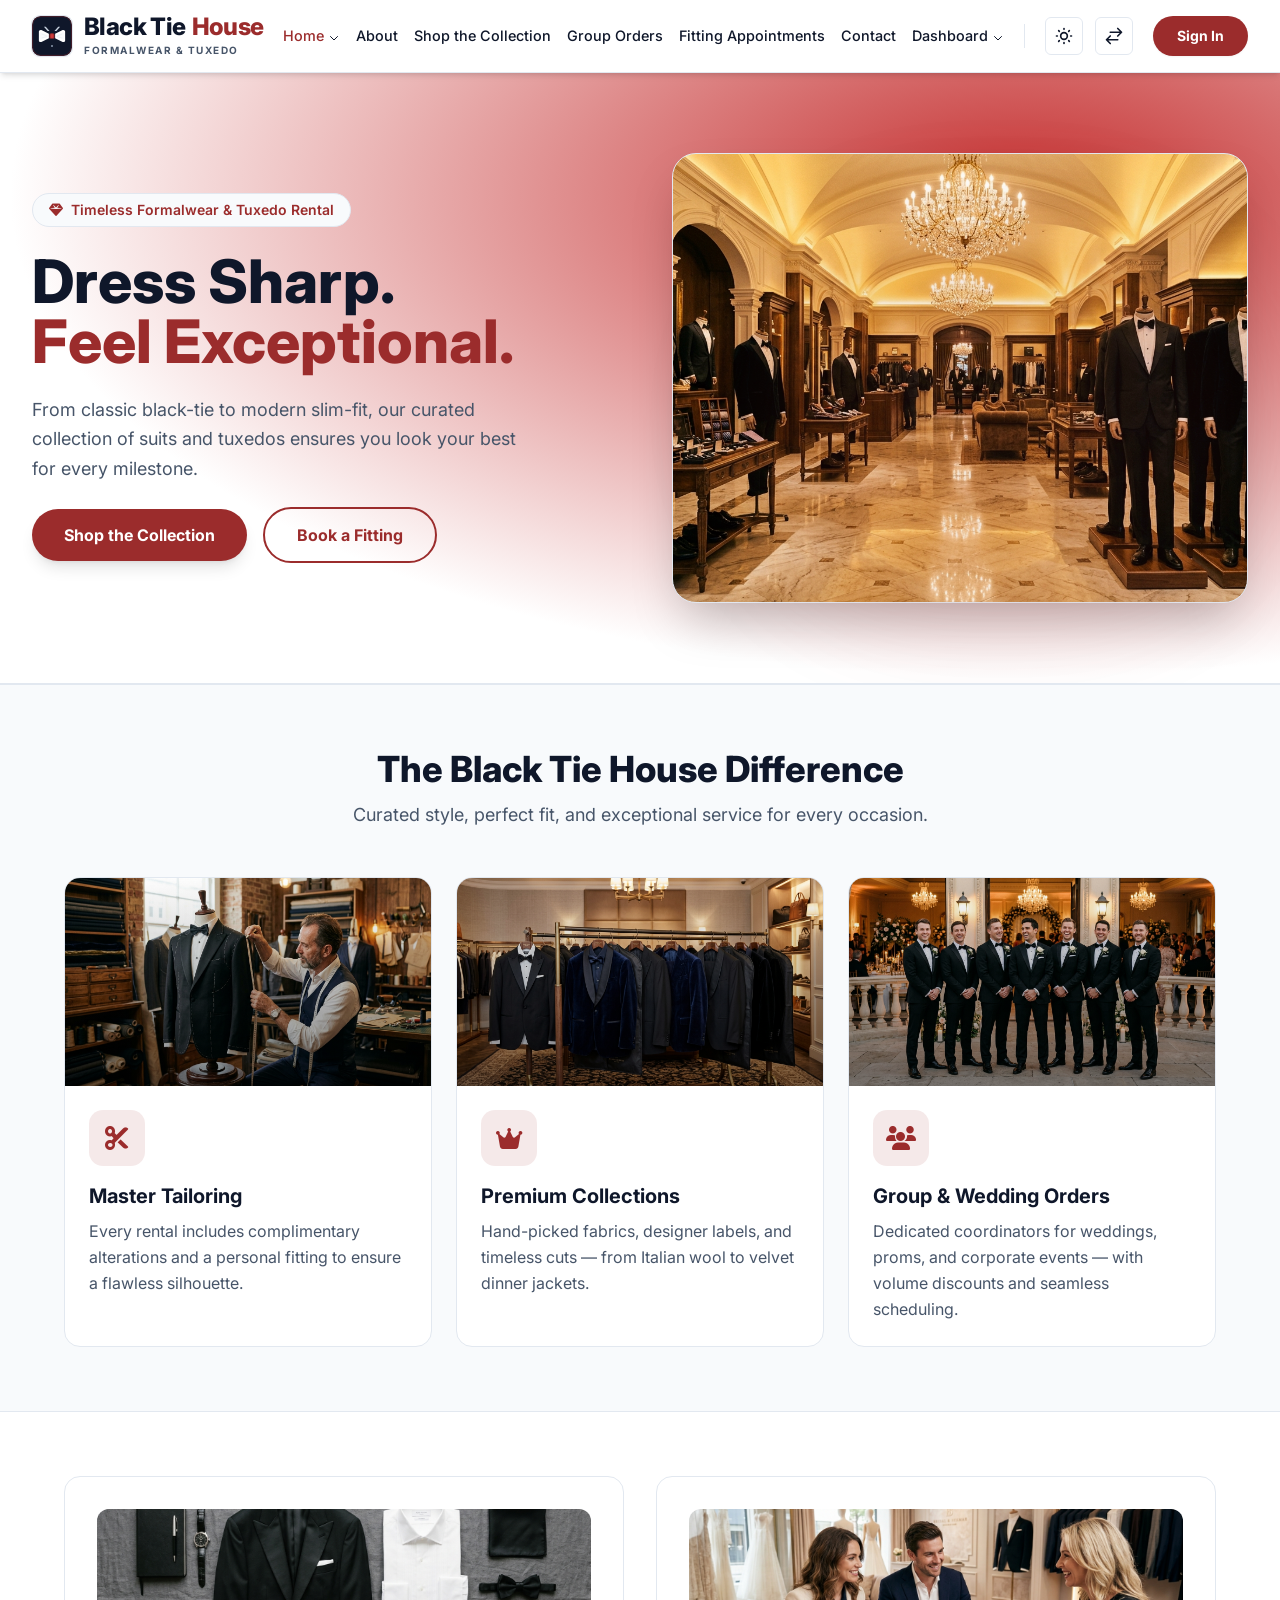
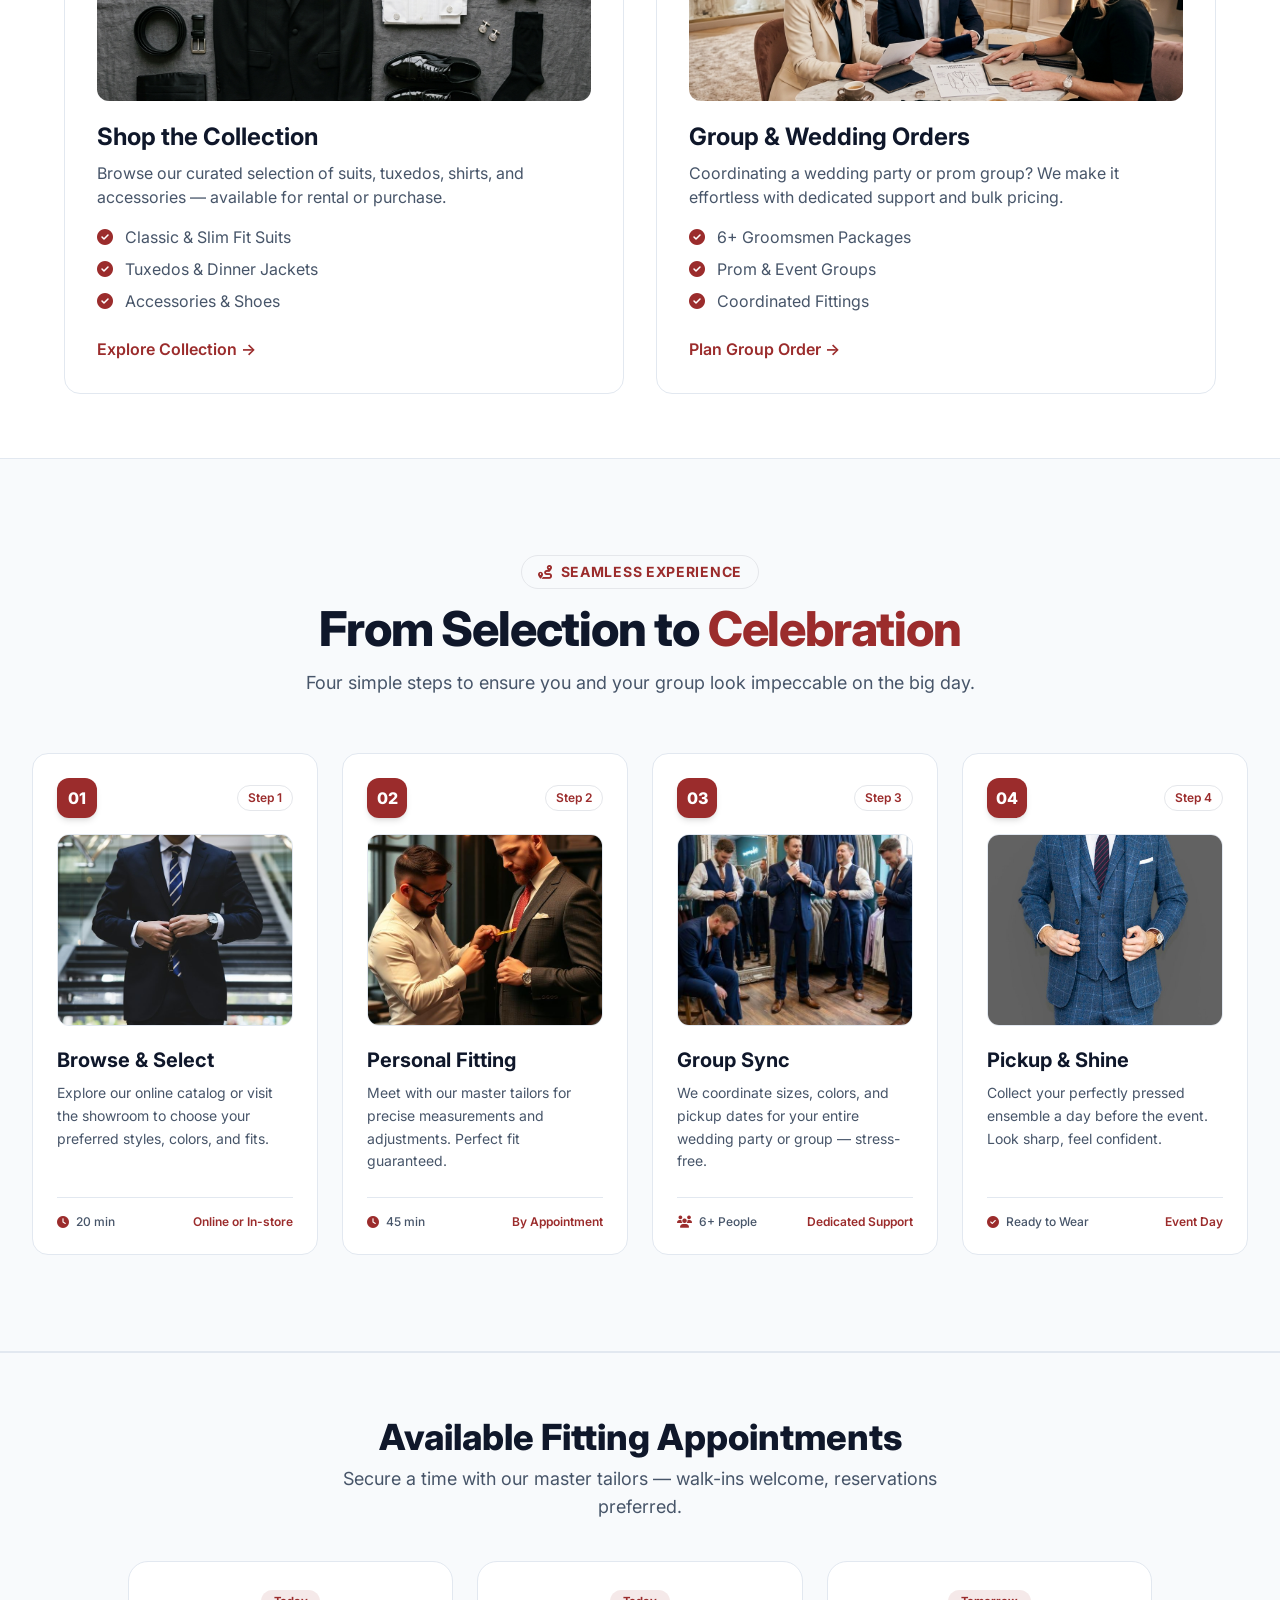
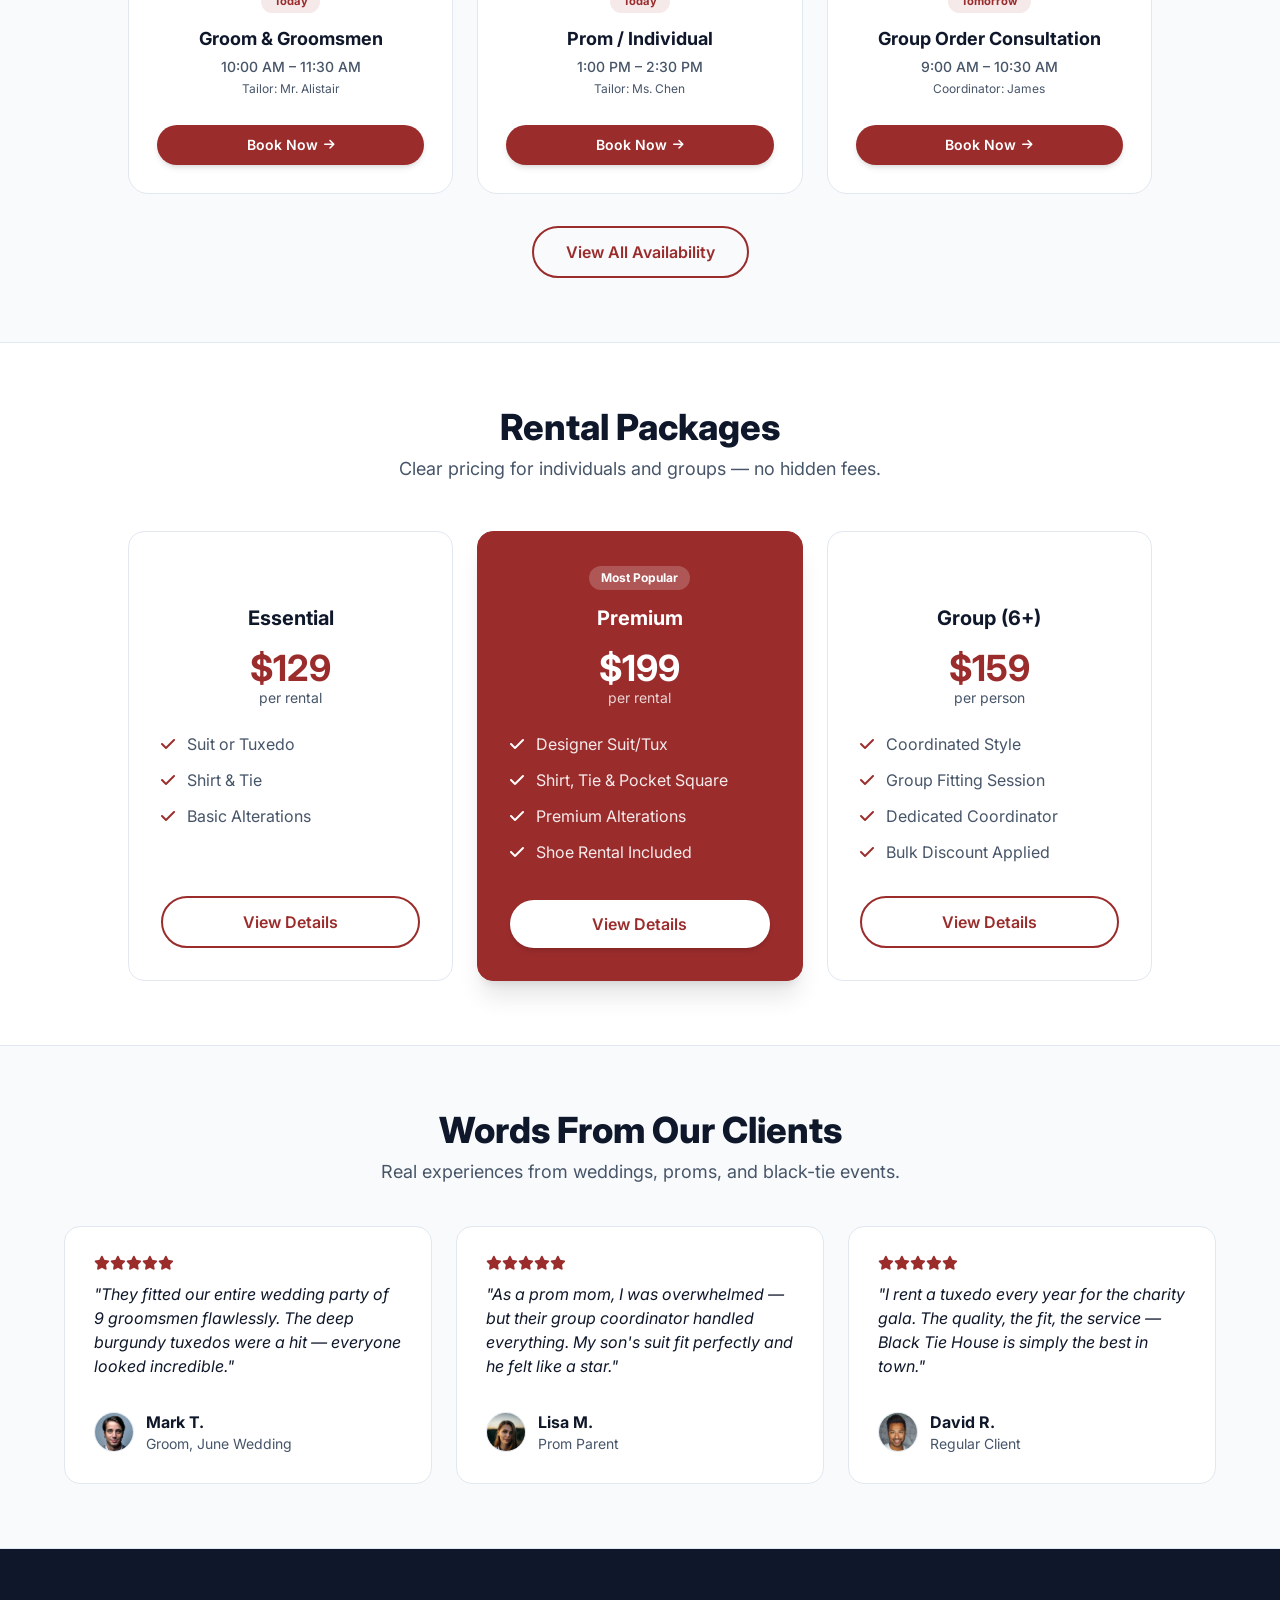
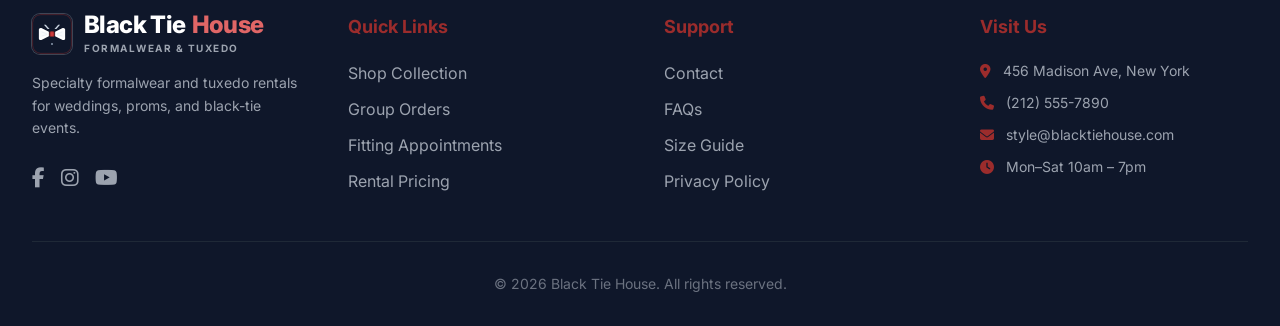
==== commit 8b22dca3: "first commit" ====
--- a/index.html
+++ b/index.html
@@ -3,7 +3,7 @@
 <head>
     <meta charset="UTF-8">
     <meta name="viewport" content="width=device-width, initial-scale=1.0">
-    <link rel="icon" type="image/svg+xml" href="assets/logo-icon.svg?v=1" />
+    <link rel="icon" type="image/svg+xml" href="assets/logo-icon.svg?v=2" />
     <link rel="preconnect" href="https://fonts.googleapis.com">
     <link rel="preconnect" href="https://fonts.gstatic.com" crossorigin>
     <link href="https://fonts.googleapis.com/css2?family=Inter:wght@300;400;500;600;700;800&display=swap" rel="stylesheet">
@@ -315,9 +315,7 @@
     <header class="sticky top-0 z-50 transition-colors duration-300 shadow-md border-b border-border bg-background" id="main-header">
         <nav class="container mx-auto px-4 sm:px-6 lg:px-8 py-3 flex items-center justify-between h-[72px]">
             <a href="index.html" class="flex items-center gap-3 group shrink-0 transition-transform duration-200 hover:scale-[1.02]">
-                <div class="w-10 h-10 bg-[#111827] dark:bg-white rounded-md flex items-center justify-center shadow-sm shrink-0">
-                    <i class="fa-solid fa-user-tie text-white dark:text-[#111827] text-xl"></i>
-                </div>
+                <img src="assets/logo-icon.svg" alt="Black Tie House" class="w-10 h-10 rounded-lg shadow-sm shrink-0 object-contain ring-1 ring-border dark:ring-white/15 transition-transform duration-300 group-hover:scale-105">
                 <div class="flex flex-col">
                     <div class="flex items-baseline">
                         <span class="text-2xl font-extrabold tracking-tight text-primary-text leading-none font-sans">Black Tie</span>
@@ -745,9 +743,7 @@
         <div id="drawer-content" class="absolute top-0 left-0 right-0 bg-background rounded-b-2xl shadow-2xl p-6 xl:hidden max-h-[85vh] overflow-y-auto transform translate-y-[-100%] transition-transform duration-300 ease-out">
             <div class="flex justify-between items-center pb-4 border-b border-border">
                 <a href="index.html" class="flex items-center gap-3 group shrink-0">
-                    <div class="w-10 h-10 bg-[#111827] dark:bg-white rounded-md flex items-center justify-center shadow-sm shrink-0">
-                        <i class="fa-solid fa-user-tie text-white dark:text-[#111827] text-xl"></i>
-                    </div>
+                    <img src="assets/logo-icon.svg" alt="Black Tie House" class="w-10 h-10 rounded-lg shadow-sm shrink-0 object-contain ring-1 ring-border dark:ring-white/15">
                     <div class="flex flex-col">
                         <div class="flex items-baseline">
                             <span class="text-xl font-extrabold tracking-tight text-primary-text leading-none font-sans">Black Tie</span>
@@ -805,9 +801,7 @@
             <div class="grid grid-cols-1 sm:grid-cols-2 lg:grid-cols-4 gap-12 pb-12 border-b border-gray-800 text-center sm:text-left">
                 <div class="flex flex-col items-center sm:items-start">
                     <a href="index.html" class="flex items-center justify-center sm:justify-start gap-3 group shrink-0 transition-transform duration-200 hover:scale-[1.02]">
-                        <div class="w-10 h-10 bg-white rounded-md flex items-center justify-center shadow-sm shrink-0">
-                            <i class="fa-solid fa-user-tie text-[#111827] text-xl"></i>
-                        </div>
+                        <img src="assets/logo-icon.svg" alt="Black Tie House" class="w-10 h-10 rounded-lg shadow-sm shrink-0 object-contain ring-1 ring-white/20 transition-transform duration-300 group-hover:scale-105">
                         <div class="flex flex-col text-left">
                             <div class="flex items-baseline">
                                 <span class="text-2xl font-extrabold tracking-tight text-white leading-none font-sans">Black Tie</span>
